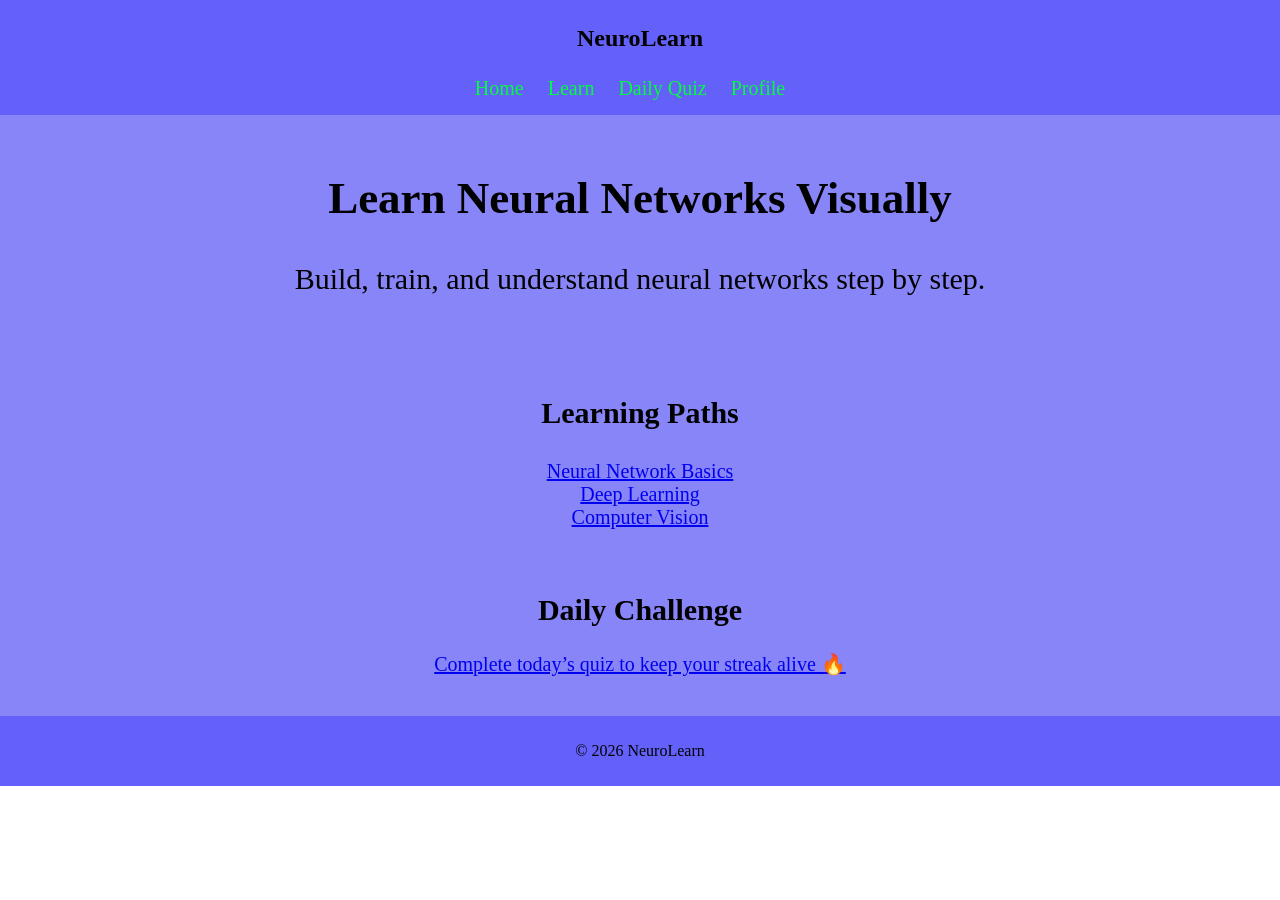
==== index.html @ 7d396230 "Add files via upload" ====
<html>
<head>
  <title>NeuroLearn</title>
  <link rel="stylesheet" href="style.css">
</head>
<body>

<header>
  <nav>
    <h2>NeuroLearn</h2>
    <ul>
      <li class="headers"><a href="index.html">Home</a></li>
      <li class="headers"><a href="learn.html">Learn</a></li>
      <li class="headers"><a href="daily.html">Daily Quiz</a></li>
      <li class="headers"><a href="profile.html">Profile</a></li>
    </ul>
  </nav>
</header>

<section class="para">
  <h1>Learn Neural Networks Visually</h1>
  <p>Build, train, and understand neural networks step by step.</p>
</section>

<section class="paths">
  <h3>Learning Paths</h3>
  <div class="card"><a href="NeuralNetworkBasics/page1.html">Neural Network Basics</a></div>
  <div class="card"><a href="DeepLearning/page1.html">Deep Learning</a></div>
  <div class="card"><a href="ComputerVision/page1.html">Computer Vision</a></div>
</section>

<section class="daily">
  <h2>Daily Challenge</h2>
  <p><a href="daily.html">Complete today’s quiz to keep your streak alive 🔥</a></p>
</section>

<footer>
  <p>© 2026 NeuroLearn</p>
</footer>

</body>
</html>
---- style.css ----
body {
    font-family:'Times New Roman', Times, serif;
    margin: 0;
    padding: 0;
}

nav {
    background-color: rgb(100, 97, 251);
    padding: 5px;
    text-align: center;
}
nav ul {
    list-style-type: none;
    padding: 5px;
    margin: 5px;
}
nav ul li {                       
    display: inline;
    margin-right: 20px;
}
.headers a {
    color: rgb(2, 252, 64);
    font-size: 20px;
    text-decoration: none;
}

section {
    background-color: rgb(135, 133, 248);
    padding: 20px;
    text-align: center;
}

.paths h3 {
    font-size: 30px;
}
.card {
    font-size: 20px;
}
.daily{
    font-size: 20px;
}
.para {
    font-size: 30px;
}

footer {
    text-align: center;
    padding: 10px;
    background-color: rgb(100, 97, 251);
}
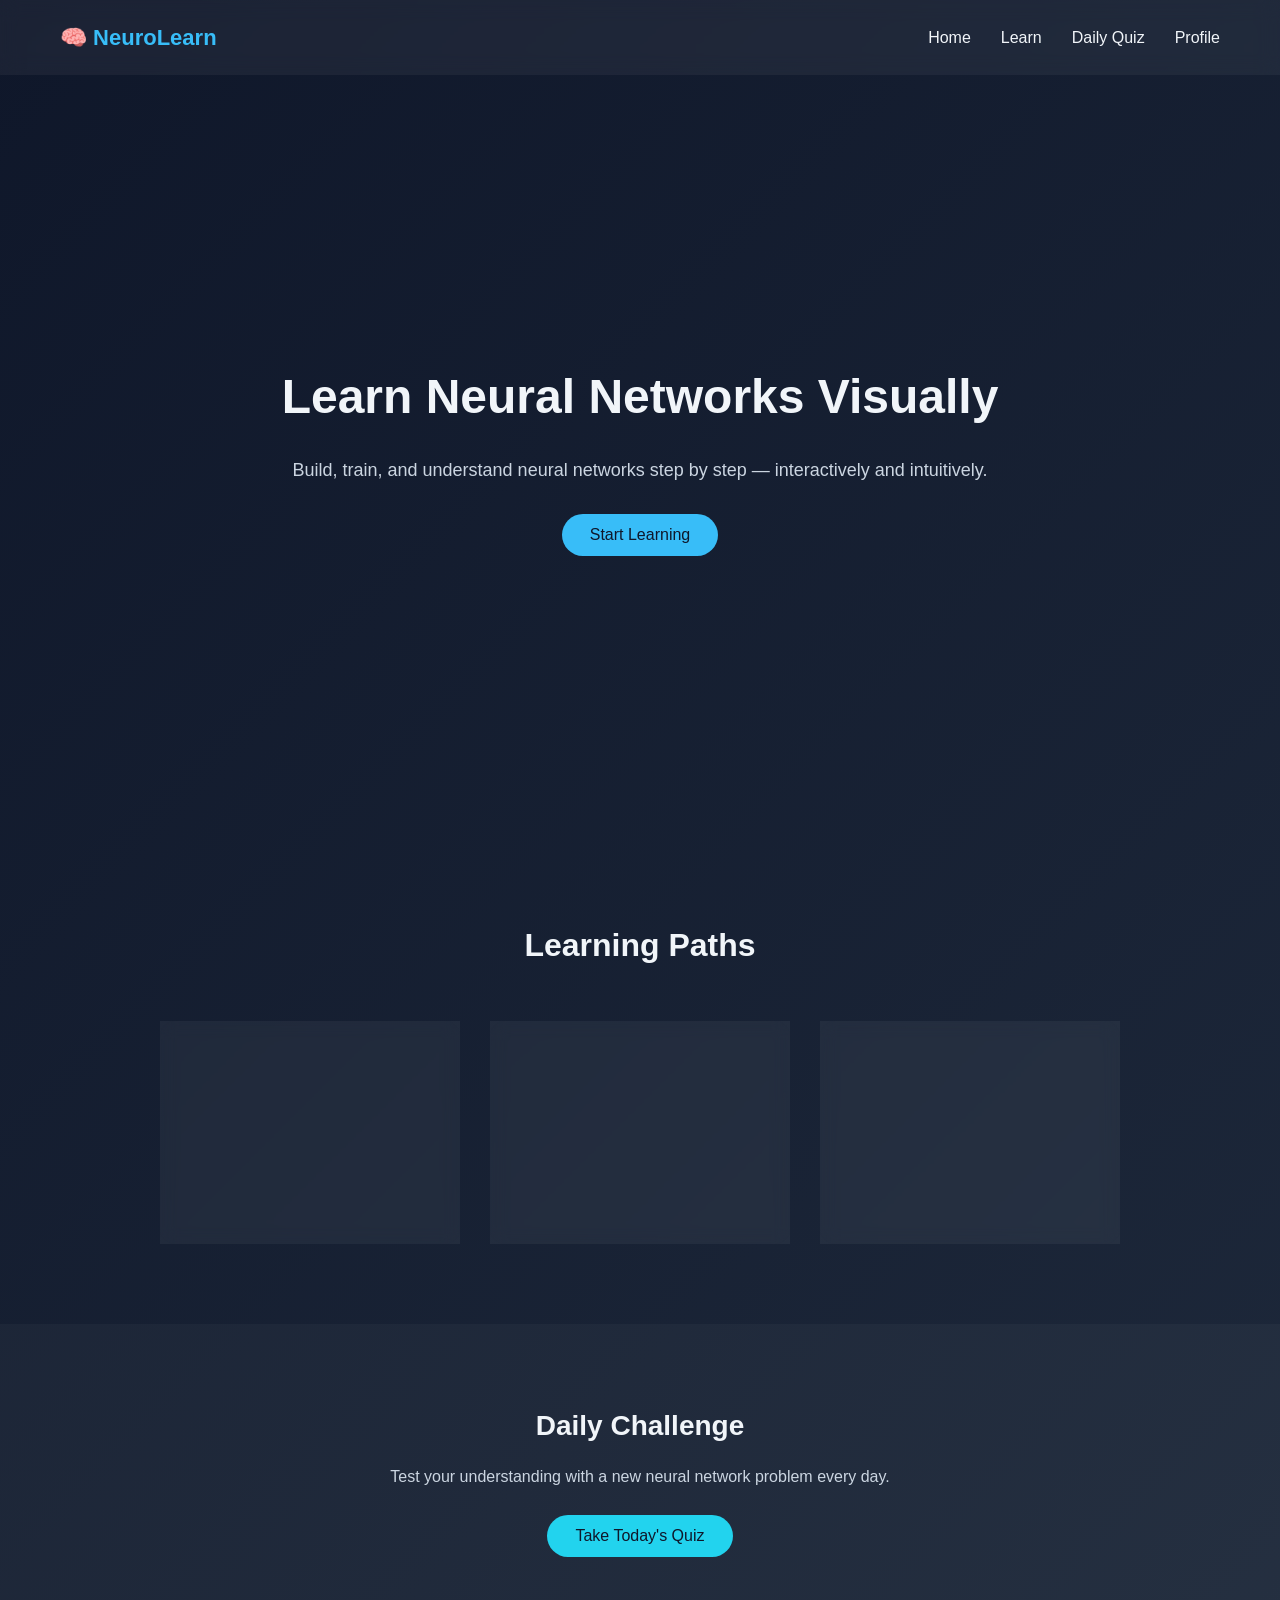
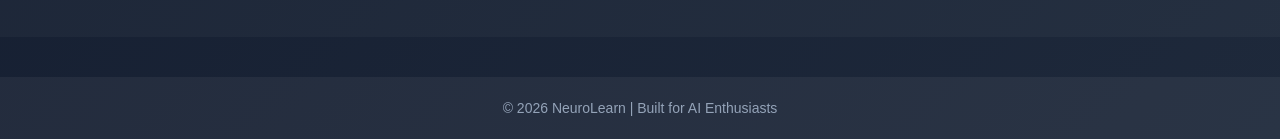
==== commit 368ba5c5: "updated index and added css" ====
--- a/index.html
+++ b/index.html
@@ -1,42 +1,71 @@
-<html>
+<!DOCTYPE html>
+<html lang="en">
 <head>
-  <title>NeuroLearn</title>
-  <link rel="stylesheet" href="style.css">
+    <meta charset="UTF-8">
+    <title>NeuronLearningWeb</title>
+    <meta name="viewport" content="width=device-width, initial-scale=1.0">
+    <link rel="stylesheet" href="style.css">
 </head>
 <body>
 
-<header>
-  <nav>
-    <h2>NeuroLearn</h2>
-    <ul>
-      <li class="headers"><a href="index.html">Home</a></li>
-      <li class="headers"><a href="learn.html">Learn</a></li>
-      <li class="headers"><a href="daily.html">Daily Quiz</a></li>
-      <li class="headers"><a href="profile.html">Profile</a></li>
-    </ul>
-  </nav>
-</header>
+    <!-- Navigation -->
+    <header class="navbar">
+        <div class="logo">🧠 NeuroLearn</div>
+        <nav>
+            <ul class="nav-links">
+                <li><a href="#">Home</a></li>
+                <li><a href="#">Learn</a></li>
+                <li><a href="#">Daily Quiz</a></li>
+                <li><a href="#">Profile</a></li>
+            </ul>
+        </nav>
+    </header>
 
-<section class="para">
-  <h1>Learn Neural Networks Visually</h1>
-  <p>Build, train, and understand neural networks step by step.</p>
-</section>
+    <!-- Hero Section -->
+    <section class="hero">
+        <div class="hero-content">
+            <h1>Learn Neural Networks Visually</h1>
+            <p>Build, train, and understand neural networks step by step — interactively and intuitively.</p>
+            <button class="cta-btn">Start Learning</button>
+        </div>
+    </section>
 
-<section class="paths">
-  <h3>Learning Paths</h3>
-  <div class="card"><a href="NeuralNetworkBasics/page1.html">Neural Network Basics</a></div>
-  <div class="card"><a href="DeepLearning/page1.html">Deep Learning</a></div>
-  <div class="card"><a href="ComputerVision/page1.html">Computer Vision</a></div>
-</section>
+    <!-- Learning Paths -->
+    <section class="learning-section">
+        <h2>Learning Paths</h2>
 
-<section class="daily">
-  <h2>Daily Challenge</h2>
-  <p><a href="daily.html">Complete today’s quiz to keep your streak alive 🔥</a></p>
-</section>
+        <div class="card-container">
+            <div class="card">
+                <h3>Neural Network Basics</h3>
+                <p>Understand neurons, activation functions, forward propagation, and backpropagation.</p>
+                <button>Explore</button>
+            </div>
 
-<footer>
-  <p>© 2026 NeuroLearn</p>
-</footer>
+            <div class="card">
+                <h3>Deep Learning</h3>
+                <p>Dive into CNNs, RNNs, optimization techniques, and advanced architectures.</p>
+                <button>Explore</button>
+            </div>
+
+            <div class="card">
+                <h3>Computer Vision</h3>
+                <p>Learn how machines interpret images using convolutional neural networks.</p>
+                <button>Explore</button>
+            </div>
+        </div>
+    </section>
+
+    <!-- Daily Challenge -->
+    <section class="challenge">
+        <h2>Daily Challenge</h2>
+        <p>Test your understanding with a new neural network problem every day.</p>
+        <button class="challenge-btn">Take Today's Quiz</button>
+    </section>
+
+    <!-- Footer -->
+    <footer>
+        <p>© 2026 NeuroLearn | Built for AI Enthusiasts</p>
+    </footer>
 
 </body>
-</html>
+</html>
--- a/style.css
+++ b/style.css
@@ -1,50 +1,201 @@
-body {
-    font-family:'Times New Roman', Times, serif;
+/* Reset */
+* {
     margin: 0;
     padding: 0;
-}
-
-nav {
-    background-color: rgb(100, 97, 251);
-    padding: 5px;
-    text-align: center;
-}
-nav ul {
-    list-style-type: none;
-    padding: 5px;
-    margin: 5px;
-}
-nav ul li {                       
-    display: inline;
-    margin-right: 20px;
-}
-.headers a {
-    color: rgb(2, 252, 64);
-    font-size: 20px;
+    box-sizing: border-box;
+    font-family: 'Segoe UI', sans-serif;
+}
+
+/* Body */
+body {
+    background: linear-gradient(135deg, #0f172a, #1e293b);
+    color: #f1f5f9;
+    line-height: 1.6;
+}
+
+/* Navbar */
+.navbar {
+    display: flex;
+    justify-content: space-between;
+    align-items: center;
+    padding: 20px 60px;
+    background: rgba(255, 255, 255, 0.05);
+    backdrop-filter: blur(10px);
+}
+
+.logo {
+    font-size: 22px;
+    font-weight: bold;
+    color: #38bdf8;
+}
+
+.nav-links {
+    list-style: none;
+    display: flex;
+    gap: 30px;
+}
+
+.nav-links a {
     text-decoration: none;
-}
-
-section {
-    background-color: rgb(135, 133, 248);
+    color: #f1f5f9;
+    font-weight: 500;
+    transition: 0.3s;
+}
+
+.nav-links a:hover {
+    color: #38bdf8;
+}
+
+/* Hero */
+.hero {
+    height: 85vh;
+    display: flex;
+    align-items: center;
+    justify-content: center;
+    text-align: center;
+    padding: 0 20px;
+}
+
+.hero-content h1 {
+    font-size: 48px;
+    margin-bottom: 20px;
+}
+
+.hero-content p {
+    font-size: 18px;
+    margin-bottom: 30px;
+    color: #cbd5e1;
+}
+
+.cta-btn {
+    padding: 12px 28px;
+    border: none;
+    border-radius: 30px;
+    background: #38bdf8;
+    color: #0f172a;
+    font-size: 16px;
+    cursor: pointer;
+    transition: 0.3s;
+}
+
+.cta-btn:hover {
+    background: #0ea5e9;
+    transform: scale(1.05);
+}
+
+/* Learning Section */
+.learning-section {
+    padding: 80px 60px;
+    text-align: center;
+}
+
+.learning-section h2 {
+    font-size: 32px;
+    margin-bottom: 50px;
+}
+
+.card-container {
+    display: flex;
+    gap: 30px;
+    justify-content: center;
+    flex-wrap: wrap;
+}
+
+.card {
+    background: rgba(255, 255, 255, 0.05);
+    padding: 30px;
+    border-radius: 15px;
+    width: 300px;
+    backdrop-filter: blur(8px);
+    transition: 0.3s;
+}
+
+.card:hover {
+    transform: translateY(-10px);
+    background: rgba(56, 189, 248, 0.1);
+}
+
+.card h3 {
+    margin-bottom: 15px;
+    color: #38bdf8;
+}
+
+.card p {
+    font-size: 14px;
+    margin-bottom: 20px;
+    color: #cbd5e1;
+}
+
+.card button {
+    padding: 8px 18px;
+    border: none;
+    border-radius: 20px;
+    background: #38bdf8;
+    color: #0f172a;
+    cursor: pointer;
+    transition: 0.3s;
+}
+
+.card button:hover {
+    background: #0ea5e9;
+}
+
+/* Daily Challenge */
+.challenge {
+    padding: 80px 20px;
+    text-align: center;
+    background: rgba(255, 255, 255, 0.03);
+}
+
+.challenge h2 {
+    font-size: 28px;
+    margin-bottom: 15px;
+}
+
+.challenge p {
+    margin-bottom: 25px;
+    color: #cbd5e1;
+}
+
+.challenge-btn {
+    padding: 12px 28px;
+    border: none;
+    border-radius: 30px;
+    background: #22d3ee;
+    color: #0f172a;
+    font-size: 16px;
+    cursor: pointer;
+    transition: 0.3s;
+}
+
+.challenge-btn:hover {
+    background: #06b6d4;
+    transform: scale(1.05);
+}
+
+/* Footer */
+footer {
+    text-align: center;
     padding: 20px;
-    text-align: center;
-}
-
-.paths h3 {
-    font-size: 30px;
-}
-.card {
-    font-size: 20px;
-}
-.daily{
-    font-size: 20px;
-}
-.para {
-    font-size: 30px;
-}
-
-footer {
-    text-align: center;
-    padding: 10px;
-    background-color: rgb(100, 97, 251);
-}
+    background: rgba(255, 255, 255, 0.05);
+    margin-top: 40px;
+    font-size: 14px;
+    color: #94a3b8;
+}
+
+/* Responsive */
+@media (max-width: 768px) {
+    .hero-content h1 {
+        font-size: 32px;
+    }
+
+    .navbar {
+        flex-direction: column;
+        gap: 15px;
+    }
+
+    .nav-links {
+        flex-direction: column;
+        gap: 10px;
+    }
+}
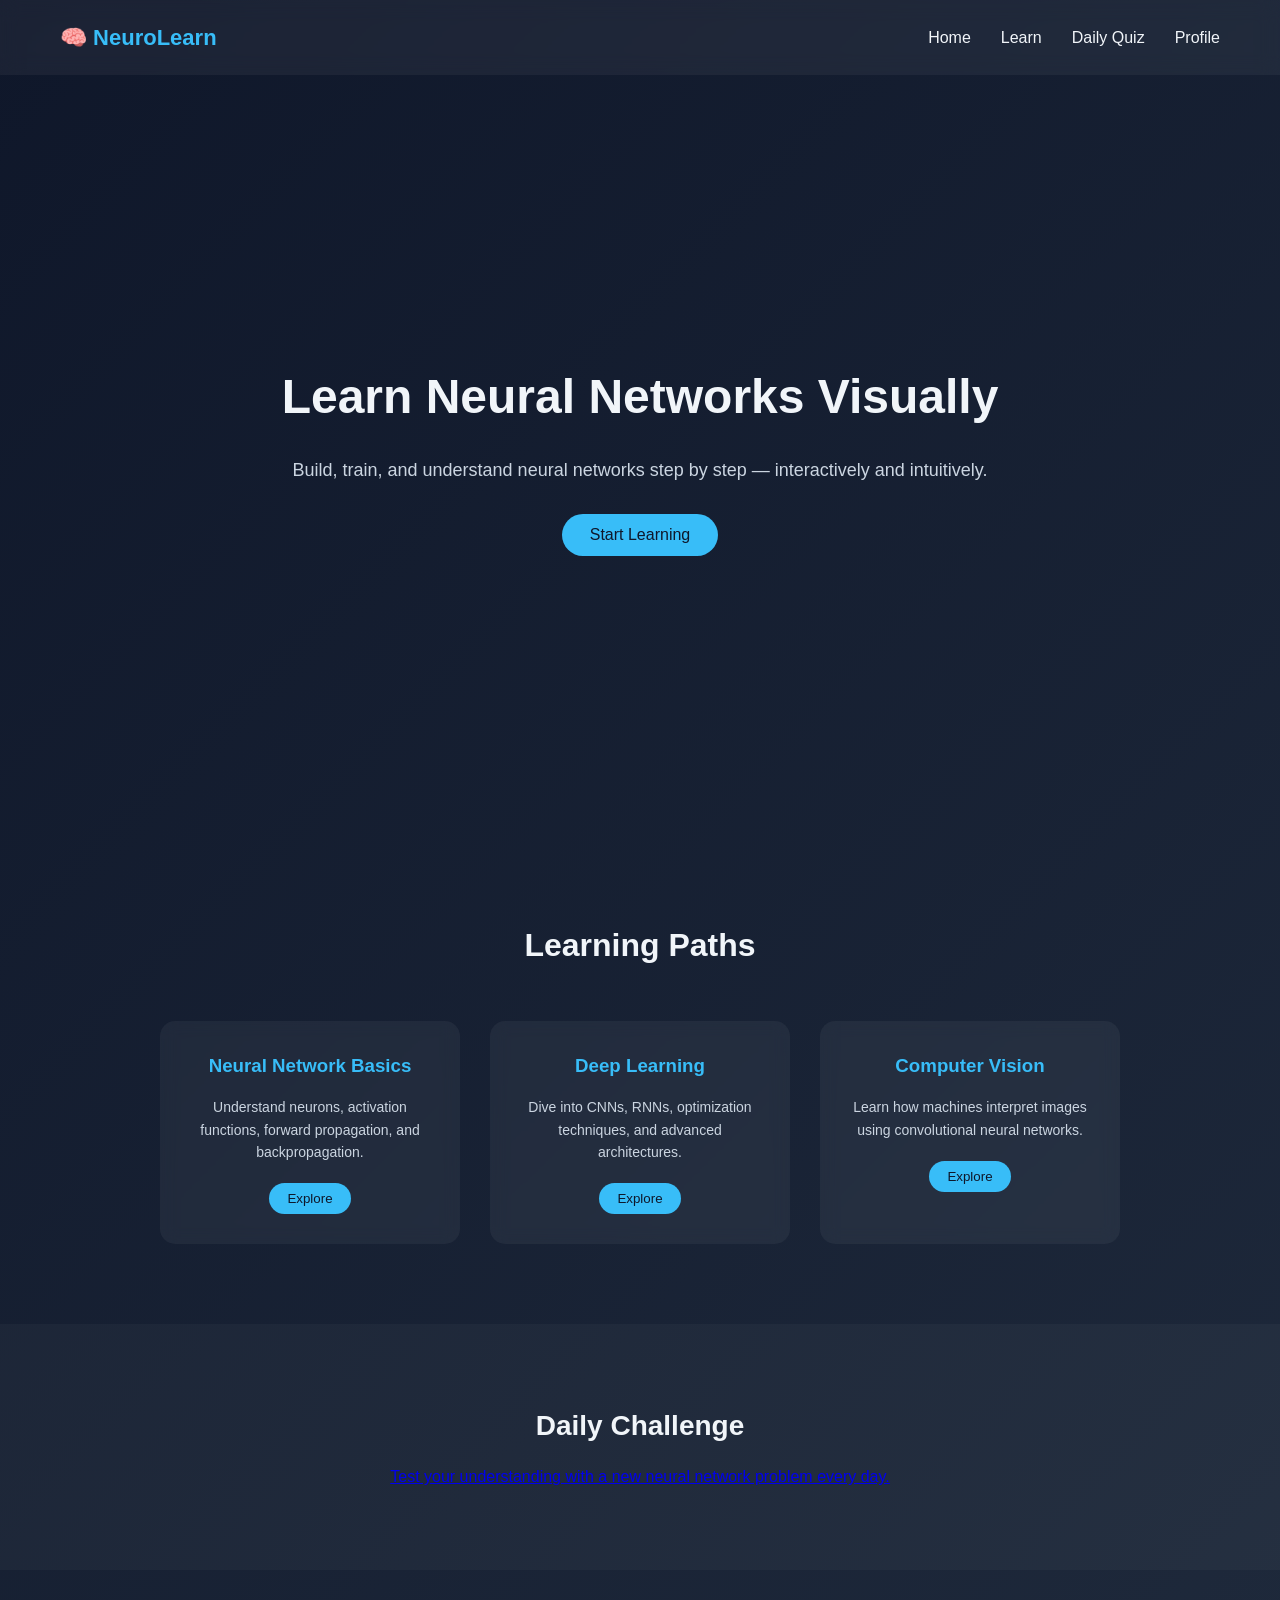
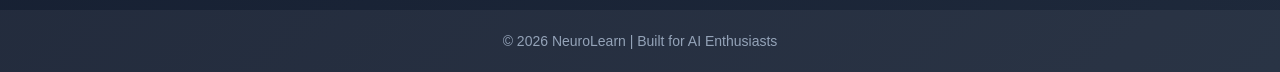
==== commit cf6f3d35: "testing" ====
--- a/index.html
+++ b/index.html
@@ -13,10 +13,10 @@
         <div class="logo">🧠 NeuroLearn</div>
         <nav>
             <ul class="nav-links">
-                <li><a href="#">Home</a></li>
-                <li><a href="#">Learn</a></li>
-                <li><a href="#">Daily Quiz</a></li>
-                <li><a href="#">Profile</a></li>
+                <li><a href="index.html">Home</a></li>
+                <li><a href="learn.html">Learn</a></li>
+                <li><a href="daily.html">Daily Quiz</a></li>
+                <li><a href="profile.html">Profile</a></li>
             </ul>
         </nav>
     </header>
@@ -58,8 +58,7 @@
     <!-- Daily Challenge -->
     <section class="challenge">
         <h2>Daily Challenge</h2>
-        <p>Test your understanding with a new neural network problem every day.</p>
-        <button class="challenge-btn">Take Today's Quiz</button>
+        <a href="daily.html">Test your understanding with a new neural network problem every day.</a>
     </section>
 
     <!-- Footer -->
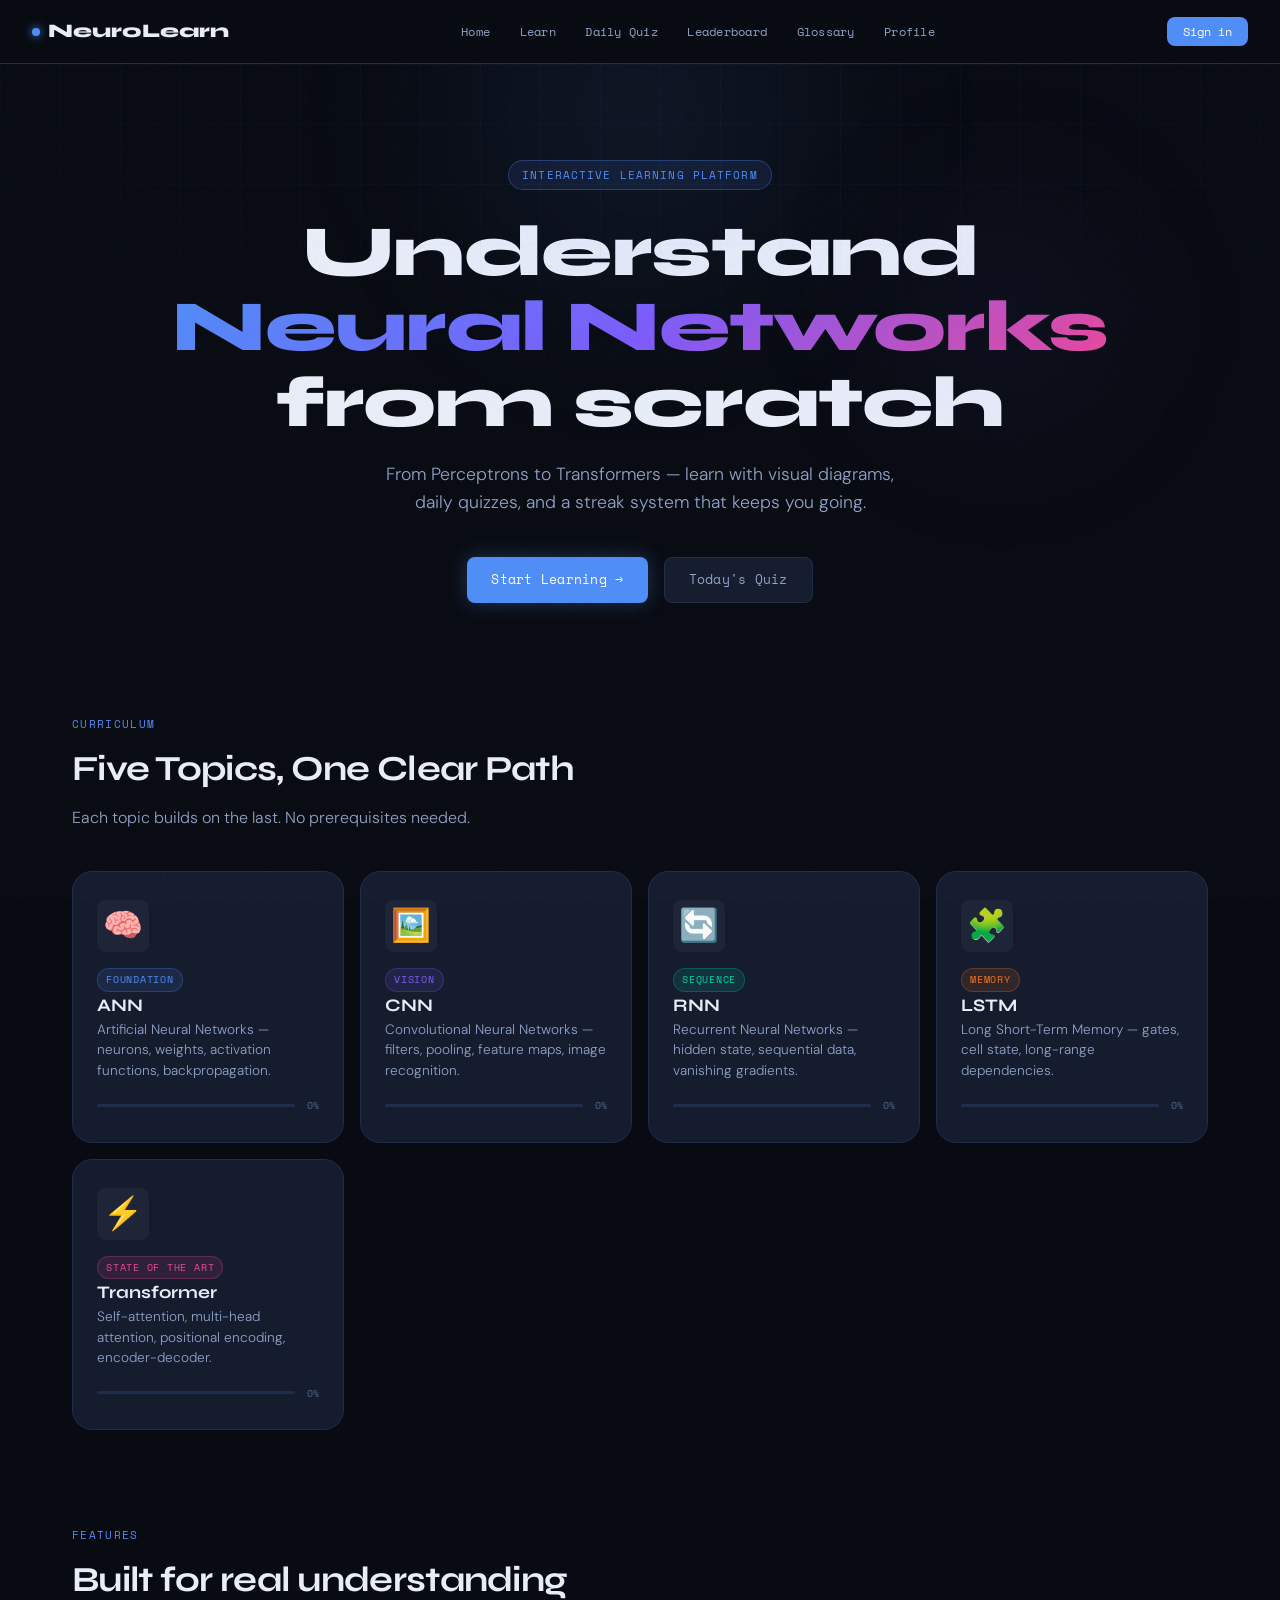
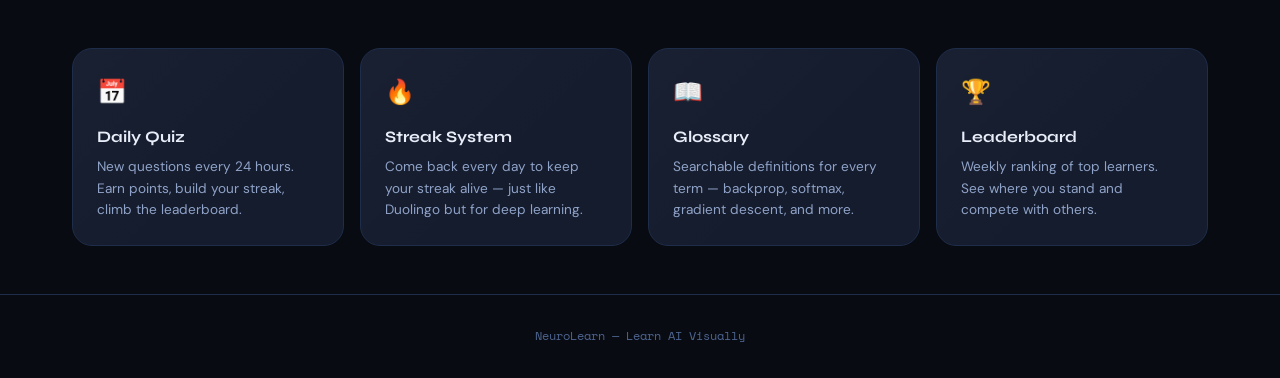
==== commit 0dd9d0c5: "added new topics and firebase" ====
--- a/index.html
+++ b/index.html
@@ -1,70 +1,183 @@
-<!DOCTYPE html>
-<html lang="en">
-<head>
-    <meta charset="UTF-8">
-    <title>NeuronLearningWeb</title>
-    <meta name="viewport" content="width=device-width, initial-scale=1.0">
-    <link rel="stylesheet" href="style.css">
-</head>
-<body>
-
-    <!-- Navigation -->
-    <header class="navbar">
-        <div class="logo">🧠 NeuroLearn</div>
-        <nav>
-            <ul class="nav-links">
-                <li><a href="index.html">Home</a></li>
-                <li><a href="learn.html">Learn</a></li>
-                <li><a href="daily.html">Daily Quiz</a></li>
-                <li><a href="profile.html">Profile</a></li>
-            </ul>
-        </nav>
-    </header>
-
-    <!-- Hero Section -->
-    <section class="hero">
-        <div class="hero-content">
-            <h1>Learn Neural Networks Visually</h1>
-            <p>Build, train, and understand neural networks step by step — interactively and intuitively.</p>
-            <button class="cta-btn">Start Learning</button>
-        </div>
-    </section>
-
-    <!-- Learning Paths -->
-    <section class="learning-section">
-        <h2>Learning Paths</h2>
-
-        <div class="card-container">
-            <div class="card">
-                <h3>Neural Network Basics</h3>
-                <p>Understand neurons, activation functions, forward propagation, and backpropagation.</p>
-                <button>Explore</button>
-            </div>
-
-            <div class="card">
-                <h3>Deep Learning</h3>
-                <p>Dive into CNNs, RNNs, optimization techniques, and advanced architectures.</p>
-                <button>Explore</button>
-            </div>
-
-            <div class="card">
-                <h3>Computer Vision</h3>
-                <p>Learn how machines interpret images using convolutional neural networks.</p>
-                <button>Explore</button>
-            </div>
-        </div>
-    </section>
-
-    <!-- Daily Challenge -->
-    <section class="challenge">
-        <h2>Daily Challenge</h2>
-        <a href="daily.html">Test your understanding with a new neural network problem every day.</a>
-    </section>
-
-    <!-- Footer -->
-    <footer>
-        <p>© 2026 NeuroLearn | Built for AI Enthusiasts</p>
-    </footer>
-
-</body>
-</html>+<!DOCTYPE html>
+<html lang="en">
+<head>
+  <meta charset="UTF-8" />
+  <meta name="viewport" content="width=device-width, initial-scale=1.0" />
+  <title>NeuroLearn — Understand Neural Networks</title>
+  <link rel="stylesheet" href="style.css" />
+</head>
+<body>
+
+<!-- ── NAV ── -->
+<nav>
+  <a class="nav-logo" href="index.html">
+    <span class="dot"></span> NeuroLearn
+  </a>
+  <ul class="nav-links">
+    <li><a href="index.html">Home</a></li>
+    <li><a href="learn.html">Learn</a></li>
+    <li><a href="quiz.html">Daily Quiz</a></li>
+    <li><a href="leaderboard.html">Leaderboard</a></li>
+    <li><a href="glossary.html">Glossary</a></li>
+    <li><a href="profile.html">Profile</a></li>
+  </ul>
+  <div class="nav-user">
+    <span class="nav-streak" id="nav-streak" style="display:none"></span>
+    <span class="nav-points" id="nav-points" style="display:none"></span>
+    <button class="btn-nav" id="btn-signin">Sign in</button>
+    <button class="btn-nav" id="btn-signout" style="display:none">Sign out</button>
+  </div>
+</nav>
+
+<!-- ── HERO ── -->
+<div class="page">
+  <section class="hero">
+    <div class="hero-grid"></div>
+    <div class="hero-orb hero-orb-1"></div>
+    <div class="hero-orb hero-orb-2"></div>
+    <div class="hero-tag">Interactive Learning Platform</div>
+    <h1>Understand<br><span class="grad">Neural Networks</span><br>from scratch</h1>
+    <p>From Perceptrons to Transformers — learn with visual diagrams, daily quizzes, and a streak system that keeps you going.</p>
+    <div class="hero-cta">
+      <a class="btn btn-primary" href="learn.html">Start Learning →</a>
+      <a class="btn btn-secondary" href="quiz.html">Today's Quiz</a>
+    </div>
+  </section>
+
+  <!-- ── LEARNING PATH ── -->
+  <section class="section">
+    <div class="section-header">
+      <div class="section-label">Curriculum</div>
+      <h2>Five Topics, One Clear Path</h2>
+      <p>Each topic builds on the last. No prerequisites needed.</p>
+    </div>
+    <div class="path-grid" id="path-grid">
+      <a class="path-card" data-topic="ann" href="topics/ann.html">
+        <div class="path-icon">🧠</div>
+        <div>
+          <div class="path-tag">Foundation</div>
+          <div class="path-title">ANN</div>
+          <div class="path-desc">Artificial Neural Networks — neurons, weights, activation functions, backpropagation.</div>
+        </div>
+        <div class="path-progress">
+          <div class="progress-bar"><div class="progress-fill" id="prog-ann" style="width:0%"></div></div>
+          <span class="progress-pct" id="pct-ann">0%</span>
+        </div>
+      </a>
+      <a class="path-card" data-topic="cnn" href="topics/cnn.html">
+        <div class="path-icon">🖼️</div>
+        <div>
+          <div class="path-tag">Vision</div>
+          <div class="path-title">CNN</div>
+          <div class="path-desc">Convolutional Neural Networks — filters, pooling, feature maps, image recognition.</div>
+        </div>
+        <div class="path-progress">
+          <div class="progress-bar"><div class="progress-fill" id="prog-cnn" style="width:0%"></div></div>
+          <span class="progress-pct" id="pct-cnn">0%</span>
+        </div>
+      </a>
+      <a class="path-card" data-topic="rnn" href="topics/rnn.html">
+        <div class="path-icon">🔄</div>
+        <div>
+          <div class="path-tag">Sequence</div>
+          <div class="path-title">RNN</div>
+          <div class="path-desc">Recurrent Neural Networks — hidden state, sequential data, vanishing gradients.</div>
+        </div>
+        <div class="path-progress">
+          <div class="progress-bar"><div class="progress-fill" id="prog-rnn" style="width:0%"></div></div>
+          <span class="progress-pct" id="pct-rnn">0%</span>
+        </div>
+      </a>
+      <a class="path-card" data-topic="lstm" href="topics/lstm.html">
+        <div class="path-icon">🧩</div>
+        <div>
+          <div class="path-tag">Memory</div>
+          <div class="path-title">LSTM</div>
+          <div class="path-desc">Long Short-Term Memory — gates, cell state, long-range dependencies.</div>
+        </div>
+        <div class="path-progress">
+          <div class="progress-bar"><div class="progress-fill" id="prog-lstm" style="width:0%"></div></div>
+          <span class="progress-pct" id="pct-lstm">0%</span>
+        </div>
+      </a>
+      <a class="path-card" data-topic="transformer" href="topics/transformer.html">
+        <div class="path-icon">⚡</div>
+        <div>
+          <div class="path-tag">State of the Art</div>
+          <div class="path-title">Transformer</div>
+          <div class="path-desc">Self-attention, multi-head attention, positional encoding, encoder-decoder.</div>
+        </div>
+        <div class="path-progress">
+          <div class="progress-bar"><div class="progress-fill" id="prog-transformer" style="width:0%"></div></div>
+          <span class="progress-pct" id="pct-transformer">0%</span>
+        </div>
+      </a>
+    </div>
+  </section>
+
+  <!-- ── FEATURES ── -->
+  <section class="section">
+    <div class="section-header">
+      <div class="section-label">Features</div>
+      <h2>Built for real understanding</h2>
+    </div>
+    <div style="display:grid; grid-template-columns:repeat(auto-fit,minmax(240px,1fr)); gap:1rem;">
+      <div class="card">
+        <div style="font-size:1.5rem;margin-bottom:.75rem">📅</div>
+        <div style="font-family:var(--font-display);font-weight:700;margin-bottom:.4rem">Daily Quiz</div>
+        <div style="color:var(--text2);font-size:.85rem">New questions every 24 hours. Earn points, build your streak, climb the leaderboard.</div>
+      </div>
+      <div class="card">
+        <div style="font-size:1.5rem;margin-bottom:.75rem">🔥</div>
+        <div style="font-family:var(--font-display);font-weight:700;margin-bottom:.4rem">Streak System</div>
+        <div style="color:var(--text2);font-size:.85rem">Come back every day to keep your streak alive — just like Duolingo but for deep learning.</div>
+      </div>
+      <div class="card">
+        <div style="font-size:1.5rem;margin-bottom:.75rem">📖</div>
+        <div style="font-family:var(--font-display);font-weight:700;margin-bottom:.4rem">Glossary</div>
+        <div style="color:var(--text2);font-size:.85rem">Searchable definitions for every term — backprop, softmax, gradient descent, and more.</div>
+      </div>
+      <div class="card">
+        <div style="font-size:1.5rem;margin-bottom:.75rem">🏆</div>
+        <div style="font-family:var(--font-display);font-weight:700;margin-bottom:.4rem">Leaderboard</div>
+        <div style="color:var(--text2);font-size:.85rem">Weekly ranking of top learners. See where you stand and compete with others.</div>
+      </div>
+    </div>
+  </section>
+
+  <footer style="text-align:center;padding:2rem;color:var(--text3);font-family:var(--font-mono);font-size:.72rem;border-top:1px solid var(--border)">
+    NeuroLearn — Learn AI Visually
+  </footer>
+</div>
+
+<!-- ── AUTH MODAL ── -->
+<div class="modal-overlay" id="auth-modal">
+  <div class="modal" style="position:relative">
+    <button class="modal-close" id="modal-close">✕</button>
+    <h2>Welcome back</h2>
+    <p>Sign in to track your progress, streaks, and quiz points.</p>
+    <button class="btn-google" id="btn-google-signin">
+      <img src="https://www.gstatic.com/firebasejs/ui/2.0.0/images/auth/google.svg" alt="Google" />
+      Continue with Google
+    </button>
+  </div>
+</div>
+
+<script type="module">
+  import { initApp } from './app.js';
+
+  initApp((user, profile) => {
+    if (!profile) return;
+    const topics = ['ann','cnn','rnn','lstm','transformer'];
+    topics.forEach(t => {
+      const done = profile.completed?.[t] || false;
+      const pct  = done ? 100 : 0;
+      const fill = document.getElementById(`prog-${t}`);
+      const label = document.getElementById(`pct-${t}`);
+      if (fill)  fill.style.width = pct + '%';
+      if (label) label.textContent = pct + '%';
+    });
+  });
+</script>
+</body>
+</html>
--- a/style.css
+++ b/style.css
@@ -1,201 +1,1471 @@
-/* Reset */
-* {
-    margin: 0;
-    padding: 0;
-    box-sizing: border-box;
-    font-family: 'Segoe UI', sans-serif;
-}
-
-/* Body */
-body {
-    background: linear-gradient(135deg, #0f172a, #1e293b);
-    color: #f1f5f9;
-    line-height: 1.6;
-}
-
-/* Navbar */
-.navbar {
-    display: flex;
-    justify-content: space-between;
-    align-items: center;
-    padding: 20px 60px;
-    background: rgba(255, 255, 255, 0.05);
-    backdrop-filter: blur(10px);
-}
-
-.logo {
-    font-size: 22px;
-    font-weight: bold;
-    color: #38bdf8;
-}
-
-.nav-links {
-    list-style: none;
-    display: flex;
-    gap: 30px;
-}
-
-.nav-links a {
-    text-decoration: none;
-    color: #f1f5f9;
-    font-weight: 500;
-    transition: 0.3s;
-}
-
-.nav-links a:hover {
-    color: #38bdf8;
-}
-
-/* Hero */
-.hero {
-    height: 85vh;
-    display: flex;
-    align-items: center;
-    justify-content: center;
-    text-align: center;
-    padding: 0 20px;
-}
-
-.hero-content h1 {
-    font-size: 48px;
-    margin-bottom: 20px;
-}
-
-.hero-content p {
-    font-size: 18px;
-    margin-bottom: 30px;
-    color: #cbd5e1;
-}
-
-.cta-btn {
-    padding: 12px 28px;
-    border: none;
-    border-radius: 30px;
-    background: #38bdf8;
-    color: #0f172a;
-    font-size: 16px;
-    cursor: pointer;
-    transition: 0.3s;
-}
-
-.cta-btn:hover {
-    background: #0ea5e9;
-    transform: scale(1.05);
-}
-
-/* Learning Section */
-.learning-section {
-    padding: 80px 60px;
-    text-align: center;
-}
-
-.learning-section h2 {
-    font-size: 32px;
-    margin-bottom: 50px;
-}
-
-.card-container {
-    display: flex;
-    gap: 30px;
-    justify-content: center;
-    flex-wrap: wrap;
-}
-
-.card {
-    background: rgba(255, 255, 255, 0.05);
-    padding: 30px;
-    border-radius: 15px;
-    width: 300px;
-    backdrop-filter: blur(8px);
-    transition: 0.3s;
-}
-
-.card:hover {
-    transform: translateY(-10px);
-    background: rgba(56, 189, 248, 0.1);
-}
-
-.card h3 {
-    margin-bottom: 15px;
-    color: #38bdf8;
-}
-
-.card p {
-    font-size: 14px;
-    margin-bottom: 20px;
-    color: #cbd5e1;
-}
-
-.card button {
-    padding: 8px 18px;
-    border: none;
-    border-radius: 20px;
-    background: #38bdf8;
-    color: #0f172a;
-    cursor: pointer;
-    transition: 0.3s;
-}
-
-.card button:hover {
-    background: #0ea5e9;
-}
-
-/* Daily Challenge */
-.challenge {
-    padding: 80px 20px;
-    text-align: center;
-    background: rgba(255, 255, 255, 0.03);
-}
-
-.challenge h2 {
-    font-size: 28px;
-    margin-bottom: 15px;
-}
-
-.challenge p {
-    margin-bottom: 25px;
-    color: #cbd5e1;
-}
-
-.challenge-btn {
-    padding: 12px 28px;
-    border: none;
-    border-radius: 30px;
-    background: #22d3ee;
-    color: #0f172a;
-    font-size: 16px;
-    cursor: pointer;
-    transition: 0.3s;
-}
-
-.challenge-btn:hover {
-    background: #06b6d4;
-    transform: scale(1.05);
-}
-
-/* Footer */
-footer {
-    text-align: center;
-    padding: 20px;
-    background: rgba(255, 255, 255, 0.05);
-    margin-top: 40px;
-    font-size: 14px;
-    color: #94a3b8;
-}
-
-/* Responsive */
-@media (max-width: 768px) {
-    .hero-content h1 {
-        font-size: 32px;
-    }
-
-    .navbar {
-        flex-direction: column;
-        gap: 15px;
-    }
-
-    .nav-links {
-        flex-direction: column;
-        gap: 10px;
-    }
-}+@import url('https://fonts.googleapis.com/css2?family=Space+Mono:ital,wght@0,400;0,700;1,400&family=Syne:wght@400;500;600;700;800&family=DM+Sans:ital,opsz,wght@0,9..40,300;0,9..40,400;0,9..40,500;1,9..40,300&display=swap');
+
+:root {
+  --bg: #080b12;
+  --bg2: #0d1120;
+  --bg3: #111827;
+  --surface: #151c2e;
+  --surface2: #1a2340;
+  --border: #1e2d4a;
+  --border2: #243560;
+
+  --text: #e8edf8;
+  --text2: #8fa3c8;
+  --text3: #4d6490;
+
+  --accent: #4f8ef7;
+  --accent2: #7c5cfc;
+  --accent3: #00d4aa;
+  --accent4: #f97316;
+  --accent5: #ec4899;
+
+  --ann: #4f8ef7;
+  --cnn: #7c5cfc;
+  --rnn: #00d4aa;
+  --lstm: #f97316;
+  --transformer: #ec4899;
+
+  --glow-blue: 0 0 40px rgba(79,142,247,0.15);
+  --glow-purple: 0 0 40px rgba(124,92,252,0.15);
+  --glow-green: 0 0 40px rgba(0,212,170,0.15);
+
+  --radius: 12px;
+  --radius-lg: 20px;
+  --radius-sm: 8px;
+  --transition: 0.25s cubic-bezier(0.4, 0, 0.2, 1);
+
+  --font-display: 'Syne', sans-serif;
+  --font-mono: 'Space Mono', monospace;
+  --font-body: 'DM Sans', sans-serif;
+}
+
+*, *::before, *::after { box-sizing: border-box; margin: 0; padding: 0; }
+
+html { scroll-behavior: smooth; }
+
+body {
+  font-family: var(--font-body);
+  background: var(--bg);
+  color: var(--text);
+  line-height: 1.6;
+  min-height: 100vh;
+  overflow-x: hidden;
+}
+
+/* ── NOISE TEXTURE OVERLAY ── */
+body::before {
+  content: '';
+  position: fixed;
+  inset: 0;
+  background-image: url("data:image/svg+xml,%3Csvg viewBox='0 0 256 256' xmlns='http://www.w3.org/2000/svg'%3E%3Cfilter id='noise'%3E%3CfeTurbulence type='fractalNoise' baseFrequency='0.9' numOctaves='4' stitchTiles='stitch'/%3E%3C/filter%3E%3Crect width='100%25' height='100%25' filter='url(%23noise)' opacity='0.04'/%3E%3C/svg%3E");
+  pointer-events: none;
+  z-index: 9999;
+  opacity: 0.5;
+}
+
+/* ── SCROLLBAR ── */
+::-webkit-scrollbar { width: 6px; }
+::-webkit-scrollbar-track { background: var(--bg); }
+::-webkit-scrollbar-thumb { background: var(--border2); border-radius: 3px; }
+
+/* ── NAV ── */
+nav {
+  position: fixed;
+  top: 0; left: 0; right: 0;
+  z-index: 100;
+  background: rgba(8, 11, 18, 0.85);
+  backdrop-filter: blur(20px);
+  border-bottom: 1px solid var(--border);
+  padding: 0 2rem;
+  height: 64px;
+  display: flex;
+  align-items: center;
+  justify-content: space-between;
+}
+
+.nav-logo {
+  font-family: var(--font-display);
+  font-weight: 800;
+  font-size: 1.2rem;
+  color: var(--text);
+  text-decoration: none;
+  display: flex;
+  align-items: center;
+  gap: 0.5rem;
+}
+
+.nav-logo .dot {
+  width: 8px; height: 8px;
+  background: var(--accent);
+  border-radius: 50%;
+  box-shadow: 0 0 8px var(--accent);
+  animation: pulse 2s infinite;
+}
+
+@keyframes pulse {
+  0%, 100% { opacity: 1; transform: scale(1); }
+  50% { opacity: 0.5; transform: scale(0.8); }
+}
+
+.nav-links {
+  display: flex;
+  align-items: center;
+  gap: 0.25rem;
+  list-style: none;
+}
+
+.nav-links a {
+  font-family: var(--font-mono);
+  font-size: 0.75rem;
+  color: var(--text2);
+  text-decoration: none;
+  padding: 0.4rem 0.8rem;
+  border-radius: var(--radius-sm);
+  transition: var(--transition);
+  letter-spacing: 0.02em;
+}
+
+.nav-links a:hover, .nav-links a.active {
+  color: var(--text);
+  background: var(--surface);
+}
+
+.nav-links a.active {
+  color: var(--accent);
+}
+
+.nav-user {
+  display: flex;
+  align-items: center;
+  gap: 0.75rem;
+}
+
+.nav-streak {
+  font-family: var(--font-mono);
+  font-size: 0.75rem;
+  color: var(--accent4);
+  background: rgba(249,115,22,0.1);
+  border: 1px solid rgba(249,115,22,0.2);
+  padding: 0.3rem 0.6rem;
+  border-radius: var(--radius-sm);
+}
+
+.nav-points {
+  font-family: var(--font-mono);
+  font-size: 0.75rem;
+  color: var(--accent3);
+  background: rgba(0,212,170,0.1);
+  border: 1px solid rgba(0,212,170,0.2);
+  padding: 0.3rem 0.6rem;
+  border-radius: var(--radius-sm);
+}
+
+.btn-nav {
+  font-family: var(--font-mono);
+  font-size: 0.75rem;
+  background: var(--accent);
+  color: #fff;
+  border: none;
+  padding: 0.4rem 1rem;
+  border-radius: var(--radius-sm);
+  cursor: pointer;
+  transition: var(--transition);
+}
+
+.btn-nav:hover { background: #3a7de8; }
+
+/* ── PAGE WRAPPER ── */
+.page { padding-top: 64px; min-height: 100vh; }
+
+/* ── HERO ── */
+.hero {
+  position: relative;
+  padding: 6rem 2rem 4rem;
+  text-align: center;
+  overflow: hidden;
+}
+
+.hero-grid {
+  position: absolute;
+  inset: 0;
+  background-image:
+    linear-gradient(rgba(79,142,247,0.04) 1px, transparent 1px),
+    linear-gradient(90deg, rgba(79,142,247,0.04) 1px, transparent 1px);
+  background-size: 60px 60px;
+  mask-image: radial-gradient(ellipse 80% 60% at 50% 0%, black 40%, transparent 100%);
+}
+
+.hero-orb {
+  position: absolute;
+  border-radius: 50%;
+  filter: blur(80px);
+  pointer-events: none;
+}
+
+.hero-orb-1 {
+  width: 500px; height: 500px;
+  background: radial-gradient(circle, rgba(79,142,247,0.12) 0%, transparent 70%);
+  top: -200px; left: 50%;
+  transform: translateX(-50%);
+}
+
+.hero-orb-2 {
+  width: 300px; height: 300px;
+  background: radial-gradient(circle, rgba(124,92,252,0.1) 0%, transparent 70%);
+  top: 100px; right: 10%;
+}
+
+.hero-tag {
+  display: inline-block;
+  font-family: var(--font-mono);
+  font-size: 0.7rem;
+  color: var(--accent);
+  background: rgba(79,142,247,0.1);
+  border: 1px solid rgba(79,142,247,0.3);
+  padding: 0.3rem 0.8rem;
+  border-radius: 100px;
+  margin-bottom: 1.5rem;
+  letter-spacing: 0.1em;
+  text-transform: uppercase;
+}
+
+.hero h1 {
+  font-family: var(--font-display);
+  font-weight: 800;
+  font-size: clamp(2.5rem, 6vw, 4.5rem);
+  line-height: 1.05;
+  margin-bottom: 1.25rem;
+  letter-spacing: -0.02em;
+}
+
+.hero h1 .grad {
+  background: linear-gradient(135deg, var(--accent) 0%, var(--accent2) 50%, var(--accent5) 100%);
+  -webkit-background-clip: text;
+  -webkit-text-fill-color: transparent;
+  background-clip: text;
+}
+
+.hero p {
+  font-size: 1.1rem;
+  color: var(--text2);
+  max-width: 520px;
+  margin: 0 auto 2.5rem;
+  font-weight: 300;
+}
+
+.hero-cta {
+  display: flex;
+  gap: 1rem;
+  justify-content: center;
+  flex-wrap: wrap;
+}
+
+/* ── BUTTONS ── */
+.btn {
+  display: inline-flex;
+  align-items: center;
+  gap: 0.5rem;
+  font-family: var(--font-mono);
+  font-size: 0.8rem;
+  padding: 0.75rem 1.5rem;
+  border-radius: var(--radius-sm);
+  border: none;
+  cursor: pointer;
+  transition: var(--transition);
+  text-decoration: none;
+  letter-spacing: 0.02em;
+}
+
+.btn-primary {
+  background: var(--accent);
+  color: #fff;
+  box-shadow: 0 0 20px rgba(79,142,247,0.3);
+}
+
+.btn-primary:hover {
+  background: #3a7de8;
+  box-shadow: 0 0 30px rgba(79,142,247,0.5);
+  transform: translateY(-1px);
+}
+
+.btn-secondary {
+  background: var(--surface);
+  color: var(--text2);
+  border: 1px solid var(--border);
+}
+
+.btn-secondary:hover {
+  color: var(--text);
+  border-color: var(--border2);
+  transform: translateY(-1px);
+}
+
+.btn-ghost {
+  background: transparent;
+  color: var(--text2);
+  border: 1px solid var(--border);
+}
+
+.btn-ghost:hover { color: var(--text); border-color: var(--border2); }
+
+/* ── SECTION ── */
+.section {
+  max-width: 1200px;
+  margin: 0 auto;
+  padding: 3rem 2rem;
+}
+
+.section-header {
+  margin-bottom: 2.5rem;
+}
+
+.section-label {
+  font-family: var(--font-mono);
+  font-size: 0.7rem;
+  color: var(--accent);
+  text-transform: uppercase;
+  letter-spacing: 0.12em;
+  margin-bottom: 0.5rem;
+}
+
+.section-header h2 {
+  font-family: var(--font-display);
+  font-weight: 700;
+  font-size: clamp(1.5rem, 3vw, 2.2rem);
+  letter-spacing: -0.02em;
+}
+
+.section-header p {
+  color: var(--text2);
+  margin-top: 0.5rem;
+  font-weight: 300;
+}
+
+/* ── CARDS ── */
+.card {
+  background: var(--surface);
+  border: 1px solid var(--border);
+  border-radius: var(--radius-lg);
+  padding: 1.5rem;
+  transition: var(--transition);
+  position: relative;
+  overflow: hidden;
+}
+
+.card:hover {
+  border-color: var(--border2);
+  transform: translateY(-2px);
+}
+
+.card::before {
+  content: '';
+  position: absolute;
+  inset: 0;
+  background: linear-gradient(135deg, rgba(255,255,255,0.02) 0%, transparent 60%);
+  pointer-events: none;
+}
+
+/* ── TOPIC PATH CARDS ── */
+.path-grid {
+  display: grid;
+  grid-template-columns: repeat(auto-fit, minmax(220px, 1fr));
+  gap: 1rem;
+}
+
+.path-card {
+  background: var(--surface);
+  border: 1px solid var(--border);
+  border-radius: var(--radius-lg);
+  padding: 1.75rem 1.5rem;
+  text-decoration: none;
+  color: var(--text);
+  display: flex;
+  flex-direction: column;
+  gap: 1rem;
+  transition: var(--transition);
+  position: relative;
+  overflow: hidden;
+  cursor: pointer;
+}
+
+.path-card::after {
+  content: '';
+  position: absolute;
+  top: 0; left: 0; right: 0;
+  height: 2px;
+  background: var(--card-color, var(--accent));
+  opacity: 0;
+  transition: var(--transition);
+}
+
+.path-card:hover::after { opacity: 1; }
+
+.path-card:hover {
+  border-color: var(--border2);
+  transform: translateY(-3px);
+  box-shadow: 0 8px 32px rgba(0,0,0,0.3);
+}
+
+.path-card[data-topic="ann"] { --card-color: var(--ann); }
+.path-card[data-topic="cnn"] { --card-color: var(--cnn); }
+.path-card[data-topic="rnn"] { --card-color: var(--rnn); }
+.path-card[data-topic="lstm"] { --card-color: var(--lstm); }
+.path-card[data-topic="transformer"] { --card-color: var(--transformer); }
+
+.path-icon {
+  font-size: 2rem;
+  width: 52px; height: 52px;
+  display: flex; align-items: center; justify-content: center;
+  border-radius: var(--radius-sm);
+  background: rgba(255,255,255,0.04);
+}
+
+.path-tag {
+  font-family: var(--font-mono);
+  font-size: 0.6rem;
+  padding: 0.2rem 0.5rem;
+  border-radius: 100px;
+  letter-spacing: 0.08em;
+  text-transform: uppercase;
+  width: fit-content;
+}
+
+.path-card[data-topic="ann"] .path-tag { color: var(--ann); background: rgba(79,142,247,0.12); border: 1px solid rgba(79,142,247,0.25); }
+.path-card[data-topic="cnn"] .path-tag { color: var(--cnn); background: rgba(124,92,252,0.12); border: 1px solid rgba(124,92,252,0.25); }
+.path-card[data-topic="rnn"] .path-tag { color: var(--rnn); background: rgba(0,212,170,0.12); border: 1px solid rgba(0,212,170,0.25); }
+.path-card[data-topic="lstm"] .path-tag { color: var(--lstm); background: rgba(249,115,22,0.12); border: 1px solid rgba(249,115,22,0.25); }
+.path-card[data-topic="transformer"] .path-tag { color: var(--transformer); background: rgba(236,72,153,0.12); border: 1px solid rgba(236,72,153,0.25); }
+
+.path-title {
+  font-family: var(--font-display);
+  font-weight: 700;
+  font-size: 1.1rem;
+}
+
+.path-desc {
+  font-size: 0.85rem;
+  color: var(--text2);
+  font-weight: 300;
+  line-height: 1.5;
+}
+
+.path-progress {
+  display: flex;
+  align-items: center;
+  gap: 0.75rem;
+  margin-top: auto;
+}
+
+.progress-bar {
+  flex: 1;
+  height: 3px;
+  background: var(--border);
+  border-radius: 2px;
+  overflow: hidden;
+}
+
+.progress-fill {
+  height: 100%;
+  background: var(--card-color, var(--accent));
+  border-radius: 2px;
+  transition: width 0.6s ease;
+}
+
+.progress-pct {
+  font-family: var(--font-mono);
+  font-size: 0.65rem;
+  color: var(--text3);
+}
+
+/* ── TOPIC PAGE ── */
+.topic-header {
+  padding: 4rem 2rem 2rem;
+  max-width: 900px;
+  margin: 0 auto;
+}
+
+.topic-breadcrumb {
+  font-family: var(--font-mono);
+  font-size: 0.7rem;
+  color: var(--text3);
+  margin-bottom: 1.5rem;
+  display: flex;
+  align-items: center;
+  gap: 0.5rem;
+}
+
+.topic-breadcrumb a {
+  color: var(--text3);
+  text-decoration: none;
+}
+
+.topic-breadcrumb a:hover { color: var(--text2); }
+
+.topic-title-row {
+  display: flex;
+  align-items: flex-start;
+  gap: 1rem;
+  margin-bottom: 1rem;
+}
+
+.topic-badge {
+  font-family: var(--font-mono);
+  font-size: 0.65rem;
+  padding: 0.3rem 0.7rem;
+  border-radius: 100px;
+  text-transform: uppercase;
+  letter-spacing: 0.1em;
+  margin-bottom: 0.75rem;
+  display: inline-block;
+}
+
+.topic-h1 {
+  font-family: var(--font-display);
+  font-weight: 800;
+  font-size: clamp(2rem, 5vw, 3.5rem);
+  line-height: 1.05;
+  letter-spacing: -0.02em;
+  margin-bottom: 1rem;
+}
+
+.topic-intro {
+  font-size: 1.05rem;
+  color: var(--text2);
+  font-weight: 300;
+  max-width: 680px;
+  line-height: 1.7;
+}
+
+.topic-nav-pills {
+  display: flex;
+  gap: 0.5rem;
+  flex-wrap: wrap;
+  margin-top: 2rem;
+  padding-bottom: 1.5rem;
+  border-bottom: 1px solid var(--border);
+}
+
+.pill {
+  font-family: var(--font-mono);
+  font-size: 0.72rem;
+  padding: 0.4rem 0.9rem;
+  border-radius: 100px;
+  background: var(--surface);
+  border: 1px solid var(--border);
+  color: var(--text2);
+  cursor: pointer;
+  transition: var(--transition);
+}
+
+.pill:hover, .pill.active {
+  background: var(--surface2);
+  border-color: var(--accent);
+  color: var(--accent);
+}
+
+/* ── CONTENT SECTIONS ── */
+.topic-content {
+  max-width: 900px;
+  margin: 0 auto;
+  padding: 2rem;
+}
+
+.content-block {
+  display: none;
+  animation: fadeUp 0.4s ease;
+}
+
+.content-block.active { display: block; }
+
+@keyframes fadeUp {
+  from { opacity: 0; transform: translateY(12px); }
+  to   { opacity: 1; transform: translateY(0); }
+}
+
+.content-section {
+  margin-bottom: 2.5rem;
+}
+
+.content-section h3 {
+  font-family: var(--font-display);
+  font-weight: 700;
+  font-size: 1.3rem;
+  margin-bottom: 1rem;
+  display: flex;
+  align-items: center;
+  gap: 0.5rem;
+}
+
+.content-section h3::before {
+  content: '';
+  width: 3px; height: 1.2em;
+  background: var(--topic-color, var(--accent));
+  border-radius: 2px;
+  display: inline-block;
+}
+
+.content-section p {
+  color: var(--text2);
+  font-weight: 300;
+  line-height: 1.75;
+  margin-bottom: 1rem;
+}
+
+.highlight-box {
+  background: var(--surface);
+  border: 1px solid var(--border);
+  border-left: 3px solid var(--topic-color, var(--accent));
+  border-radius: 0 var(--radius-sm) var(--radius-sm) 0;
+  padding: 1rem 1.25rem;
+  margin: 1.25rem 0;
+  font-size: 0.9rem;
+  color: var(--text2);
+}
+
+.highlight-box strong {
+  color: var(--text);
+  display: block;
+  margin-bottom: 0.25rem;
+  font-family: var(--font-mono);
+  font-size: 0.8rem;
+  letter-spacing: 0.05em;
+}
+
+.formula-box {
+  background: var(--bg2);
+  border: 1px solid var(--border);
+  border-radius: var(--radius-sm);
+  padding: 1rem 1.25rem;
+  margin: 1.25rem 0;
+  font-family: var(--font-mono);
+  font-size: 0.85rem;
+  color: var(--accent3);
+  overflow-x: auto;
+}
+
+.key-points {
+  display: grid;
+  grid-template-columns: repeat(auto-fit, minmax(200px, 1fr));
+  gap: 0.75rem;
+  margin: 1.25rem 0;
+}
+
+.key-point {
+  background: var(--surface);
+  border: 1px solid var(--border);
+  border-radius: var(--radius-sm);
+  padding: 1rem;
+  font-size: 0.85rem;
+}
+
+.key-point .kp-label {
+  font-family: var(--font-mono);
+  font-size: 0.65rem;
+  text-transform: uppercase;
+  letter-spacing: 0.08em;
+  color: var(--topic-color, var(--accent));
+  margin-bottom: 0.3rem;
+}
+
+.key-point p {
+  color: var(--text2);
+  margin: 0;
+  font-size: 0.83rem;
+}
+
+/* ── DIAGRAM CANVAS ── */
+.diagram-wrap {
+  background: var(--bg2);
+  border: 1px solid var(--border);
+  border-radius: var(--radius-lg);
+  padding: 1.5rem;
+  margin: 1.5rem 0;
+  display: flex;
+  flex-direction: column;
+  align-items: center;
+  gap: 0.75rem;
+}
+
+.diagram-label {
+  font-family: var(--font-mono);
+  font-size: 0.7rem;
+  color: var(--text3);
+  text-align: center;
+}
+
+.diagram-canvas {
+  width: 100%;
+  max-width: 680px;
+  height: auto;
+}
+
+/* ── MARK AS DONE ── */
+.topic-complete-bar {
+  background: var(--surface);
+  border: 1px solid var(--border);
+  border-radius: var(--radius-lg);
+  padding: 1.25rem 1.5rem;
+  display: flex;
+  align-items: center;
+  justify-content: space-between;
+  margin: 2rem 0;
+  gap: 1rem;
+  flex-wrap: wrap;
+}
+
+.topic-complete-bar p {
+  color: var(--text2);
+  font-size: 0.9rem;
+}
+
+.btn-complete {
+  font-family: var(--font-mono);
+  font-size: 0.75rem;
+  padding: 0.6rem 1.25rem;
+  border-radius: var(--radius-sm);
+  border: 1px solid var(--accent3);
+  background: rgba(0,212,170,0.08);
+  color: var(--accent3);
+  cursor: pointer;
+  transition: var(--transition);
+  display: flex;
+  align-items: center;
+  gap: 0.4rem;
+}
+
+.btn-complete:hover {
+  background: rgba(0,212,170,0.15);
+}
+
+.btn-complete.done {
+  background: rgba(0,212,170,0.15);
+  opacity: 0.7;
+  pointer-events: none;
+}
+
+/* ── NEXT TOPIC NAV ── */
+.topic-next-nav {
+  display: flex;
+  justify-content: space-between;
+  gap: 1rem;
+  margin: 2rem 0 4rem;
+  flex-wrap: wrap;
+}
+
+.next-card {
+  flex: 1;
+  min-width: 200px;
+  background: var(--surface);
+  border: 1px solid var(--border);
+  border-radius: var(--radius-lg);
+  padding: 1.25rem;
+  text-decoration: none;
+  color: var(--text);
+  transition: var(--transition);
+  display: flex;
+  flex-direction: column;
+  gap: 0.3rem;
+}
+
+.next-card:hover {
+  border-color: var(--border2);
+  transform: translateY(-2px);
+}
+
+.next-label {
+  font-family: var(--font-mono);
+  font-size: 0.65rem;
+  color: var(--text3);
+  text-transform: uppercase;
+  letter-spacing: 0.08em;
+}
+
+.next-title {
+  font-family: var(--font-display);
+  font-weight: 600;
+  font-size: 1rem;
+}
+
+.next-card.right { text-align: right; }
+
+/* ── QUIZ PAGE ── */
+.quiz-layout {
+  max-width: 760px;
+  margin: 0 auto;
+  padding: 2rem;
+}
+
+.quiz-header {
+  display: flex;
+  justify-content: space-between;
+  align-items: center;
+  margin-bottom: 2rem;
+  padding-bottom: 1.5rem;
+  border-bottom: 1px solid var(--border);
+  flex-wrap: wrap;
+  gap: 1rem;
+}
+
+.quiz-date {
+  font-family: var(--font-mono);
+  font-size: 0.7rem;
+  color: var(--text3);
+}
+
+.quiz-progress-dots {
+  display: flex;
+  gap: 0.4rem;
+}
+
+.qdot {
+  width: 8px; height: 8px;
+  border-radius: 50%;
+  background: var(--border2);
+  transition: var(--transition);
+}
+
+.qdot.done { background: var(--accent3); }
+.qdot.current { background: var(--accent); box-shadow: 0 0 8px var(--accent); }
+
+.quiz-card {
+  background: var(--surface);
+  border: 1px solid var(--border);
+  border-radius: var(--radius-lg);
+  padding: 2rem;
+  margin-bottom: 1.5rem;
+}
+
+.quiz-q-num {
+  font-family: var(--font-mono);
+  font-size: 0.7rem;
+  color: var(--text3);
+  margin-bottom: 0.75rem;
+}
+
+.quiz-question {
+  font-family: var(--font-display);
+  font-weight: 600;
+  font-size: 1.15rem;
+  line-height: 1.4;
+  margin-bottom: 1.75rem;
+}
+
+.quiz-options {
+  display: flex;
+  flex-direction: column;
+  gap: 0.65rem;
+}
+
+.quiz-option {
+  display: flex;
+  align-items: center;
+  gap: 0.75rem;
+  padding: 0.85rem 1rem;
+  border: 1px solid var(--border);
+  border-radius: var(--radius-sm);
+  cursor: pointer;
+  transition: var(--transition);
+  font-size: 0.9rem;
+  color: var(--text2);
+  background: var(--bg2);
+}
+
+.quiz-option:hover {
+  border-color: var(--accent);
+  color: var(--text);
+  background: rgba(79,142,247,0.05);
+}
+
+.quiz-option.selected {
+  border-color: var(--accent);
+  color: var(--text);
+  background: rgba(79,142,247,0.08);
+}
+
+.quiz-option.correct {
+  border-color: var(--accent3);
+  background: rgba(0,212,170,0.08);
+  color: var(--accent3);
+}
+
+.quiz-option.wrong {
+  border-color: #ef4444;
+  background: rgba(239,68,68,0.08);
+  color: #ef4444;
+}
+
+.option-letter {
+  font-family: var(--font-mono);
+  font-size: 0.65rem;
+  width: 22px; height: 22px;
+  border-radius: 50%;
+  background: var(--surface2);
+  display: flex;
+  align-items: center;
+  justify-content: center;
+  flex-shrink: 0;
+}
+
+.quiz-explanation {
+  background: var(--bg2);
+  border: 1px solid var(--border);
+  border-left: 3px solid var(--accent3);
+  border-radius: 0 var(--radius-sm) var(--radius-sm) 0;
+  padding: 1rem 1.25rem;
+  margin-top: 1.25rem;
+  font-size: 0.85rem;
+  color: var(--text2);
+  display: none;
+}
+
+.quiz-explanation.show { display: block; animation: fadeUp 0.3s ease; }
+
+.quiz-actions {
+  display: flex;
+  gap: 0.75rem;
+  justify-content: flex-end;
+  margin-top: 1.5rem;
+}
+
+/* ── QUIZ SCORE CARD ── */
+.score-card {
+  background: var(--surface);
+  border: 1px solid var(--border);
+  border-radius: var(--radius-lg);
+  padding: 2.5rem;
+  text-align: center;
+  display: none;
+}
+
+.score-card.show { display: block; animation: fadeUp 0.5s ease; }
+
+.score-circle {
+  width: 100px; height: 100px;
+  border-radius: 50%;
+  border: 3px solid var(--accent3);
+  display: flex;
+  flex-direction: column;
+  align-items: center;
+  justify-content: center;
+  margin: 0 auto 1.5rem;
+  box-shadow: 0 0 30px rgba(0,212,170,0.2);
+}
+
+.score-num {
+  font-family: var(--font-display);
+  font-weight: 800;
+  font-size: 1.8rem;
+  color: var(--accent3);
+}
+
+.score-denom {
+  font-family: var(--font-mono);
+  font-size: 0.65rem;
+  color: var(--text3);
+}
+
+.score-pts {
+  font-family: var(--font-mono);
+  font-size: 0.85rem;
+  color: var(--accent4);
+  background: rgba(249,115,22,0.1);
+  border: 1px solid rgba(249,115,22,0.2);
+  padding: 0.4rem 0.8rem;
+  border-radius: 100px;
+  display: inline-block;
+  margin-bottom: 1.5rem;
+}
+
+.score-card h3 {
+  font-family: var(--font-display);
+  font-size: 1.4rem;
+  margin-bottom: 0.5rem;
+}
+
+.score-card p {
+  color: var(--text2);
+  font-size: 0.9rem;
+  margin-bottom: 1.5rem;
+}
+
+.quiz-locked {
+  background: var(--surface);
+  border: 1px solid var(--border);
+  border-radius: var(--radius-lg);
+  padding: 3rem 2rem;
+  text-align: center;
+  display: none;
+}
+
+.quiz-locked.show { display: block; }
+
+.quiz-locked .lock-icon {
+  font-size: 3rem;
+  margin-bottom: 1rem;
+}
+
+.quiz-locked h3 {
+  font-family: var(--font-display);
+  font-size: 1.3rem;
+  margin-bottom: 0.5rem;
+}
+
+.quiz-locked p {
+  color: var(--text2);
+  font-size: 0.9rem;
+}
+
+.countdown-timer {
+  font-family: var(--font-mono);
+  font-size: 1.5rem;
+  color: var(--accent);
+  margin: 1rem 0;
+}
+
+/* ── LEADERBOARD ── */
+.leaderboard-table {
+  background: var(--surface);
+  border: 1px solid var(--border);
+  border-radius: var(--radius-lg);
+  overflow: hidden;
+}
+
+.lb-header, .lb-row {
+  display: grid;
+  grid-template-columns: 48px 1fr auto auto;
+  padding: 0.85rem 1.25rem;
+  align-items: center;
+  gap: 1rem;
+}
+
+.lb-header {
+  background: var(--surface2);
+  border-bottom: 1px solid var(--border);
+  font-family: var(--font-mono);
+  font-size: 0.65rem;
+  color: var(--text3);
+  text-transform: uppercase;
+  letter-spacing: 0.1em;
+}
+
+.lb-row {
+  border-bottom: 1px solid var(--border);
+  transition: var(--transition);
+  font-size: 0.9rem;
+}
+
+.lb-row:last-child { border-bottom: none; }
+.lb-row:hover { background: var(--surface2); }
+
+.lb-rank {
+  font-family: var(--font-mono);
+  font-size: 0.75rem;
+  color: var(--text3);
+  text-align: center;
+}
+
+.lb-rank.top-1 { color: #fbbf24; font-size: 1rem; }
+.lb-rank.top-2 { color: #94a3b8; font-size: 0.9rem; }
+.lb-rank.top-3 { color: #cd7c2e; font-size: 0.85rem; }
+
+.lb-user {
+  display: flex;
+  align-items: center;
+  gap: 0.6rem;
+}
+
+.lb-avatar {
+  width: 32px; height: 32px;
+  border-radius: 50%;
+  background: var(--surface2);
+  display: flex;
+  align-items: center;
+  justify-content: center;
+  font-size: 1rem;
+  flex-shrink: 0;
+}
+
+.lb-name {
+  font-weight: 500;
+  font-size: 0.9rem;
+}
+
+.lb-streak {
+  font-family: var(--font-mono);
+  font-size: 0.72rem;
+  color: var(--accent4);
+}
+
+.lb-points {
+  font-family: var(--font-mono);
+  font-size: 0.85rem;
+  color: var(--accent3);
+  text-align: right;
+}
+
+.lb-row.is-me {
+  background: rgba(79,142,247,0.05);
+  border-left: 2px solid var(--accent);
+}
+
+/* ── PROFILE ── */
+.profile-layout {
+  max-width: 960px;
+  margin: 0 auto;
+  padding: 2rem;
+}
+
+.profile-top {
+  display: grid;
+  grid-template-columns: 1fr auto;
+  gap: 1.5rem;
+  margin-bottom: 2rem;
+  flex-wrap: wrap;
+}
+
+.profile-info {
+  display: flex;
+  align-items: center;
+  gap: 1.25rem;
+  flex-wrap: wrap;
+}
+
+.profile-avatar {
+  width: 72px; height: 72px;
+  border-radius: 50%;
+  border: 2px solid var(--border2);
+  object-fit: cover;
+}
+
+.profile-avatar-placeholder {
+  width: 72px; height: 72px;
+  border-radius: 50%;
+  background: var(--surface2);
+  border: 2px solid var(--border2);
+  display: flex;
+  align-items: center;
+  justify-content: center;
+  font-size: 1.8rem;
+}
+
+.profile-name {
+  font-family: var(--font-display);
+  font-weight: 700;
+  font-size: 1.4rem;
+}
+
+.profile-email {
+  font-family: var(--font-mono);
+  font-size: 0.75rem;
+  color: var(--text3);
+  margin-top: 0.1rem;
+}
+
+.stats-row {
+  display: grid;
+  grid-template-columns: repeat(auto-fit, minmax(140px, 1fr));
+  gap: 1rem;
+  margin-bottom: 2rem;
+}
+
+.stat-card {
+  background: var(--surface);
+  border: 1px solid var(--border);
+  border-radius: var(--radius-lg);
+  padding: 1.25rem;
+}
+
+.stat-val {
+  font-family: var(--font-display);
+  font-weight: 800;
+  font-size: 2rem;
+  margin-bottom: 0.1rem;
+}
+
+.stat-label {
+  font-family: var(--font-mono);
+  font-size: 0.65rem;
+  color: var(--text3);
+  text-transform: uppercase;
+  letter-spacing: 0.08em;
+}
+
+.topics-grid {
+  display: grid;
+  grid-template-columns: repeat(auto-fit, minmax(180px, 1fr));
+  gap: 0.75rem;
+  margin-top: 1rem;
+}
+
+.topic-status-card {
+  background: var(--surface);
+  border: 1px solid var(--border);
+  border-radius: var(--radius-sm);
+  padding: 1rem;
+  display: flex;
+  align-items: center;
+  gap: 0.75rem;
+}
+
+.topic-status-dot {
+  width: 10px; height: 10px;
+  border-radius: 50%;
+  background: var(--border2);
+  flex-shrink: 0;
+}
+
+.topic-status-dot.done { background: var(--accent3); box-shadow: 0 0 6px var(--accent3); }
+.topic-status-dot.partial { background: var(--accent4); }
+
+.topic-status-name {
+  font-size: 0.85rem;
+  font-weight: 500;
+  flex: 1;
+}
+
+.topic-status-pct {
+  font-family: var(--font-mono);
+  font-size: 0.65rem;
+  color: var(--text3);
+}
+
+/* ── GLOSSARY ── */
+.glossary-search {
+  display: flex;
+  align-items: center;
+  gap: 0.75rem;
+  background: var(--surface);
+  border: 1px solid var(--border);
+  border-radius: var(--radius-sm);
+  padding: 0.75rem 1rem;
+  margin-bottom: 1.5rem;
+}
+
+.glossary-search input {
+  flex: 1;
+  background: transparent;
+  border: none;
+  outline: none;
+  color: var(--text);
+  font-family: var(--font-body);
+  font-size: 0.95rem;
+}
+
+.glossary-search input::placeholder { color: var(--text3); }
+
+.glossary-search .search-icon { color: var(--text3); font-size: 1.1rem; }
+
+.glossary-filters {
+  display: flex;
+  gap: 0.5rem;
+  flex-wrap: wrap;
+  margin-bottom: 1.5rem;
+}
+
+.glossary-list {
+  display: flex;
+  flex-direction: column;
+  gap: 0.5rem;
+}
+
+.glossary-item {
+  background: var(--surface);
+  border: 1px solid var(--border);
+  border-radius: var(--radius-sm);
+  padding: 1rem 1.25rem;
+  cursor: pointer;
+  transition: var(--transition);
+}
+
+.glossary-item:hover { border-color: var(--border2); }
+
+.glossary-item.expanded { border-color: var(--accent); }
+
+.glossary-term-row {
+  display: flex;
+  align-items: center;
+  justify-content: space-between;
+  gap: 1rem;
+}
+
+.glossary-term {
+  font-family: var(--font-mono);
+  font-size: 0.9rem;
+  color: var(--text);
+  font-weight: 700;
+}
+
+.glossary-cat {
+  font-family: var(--font-mono);
+  font-size: 0.6rem;
+  padding: 0.15rem 0.5rem;
+  border-radius: 100px;
+  background: rgba(79,142,247,0.1);
+  border: 1px solid rgba(79,142,247,0.2);
+  color: var(--accent);
+}
+
+.glossary-def {
+  font-size: 0.85rem;
+  color: var(--text2);
+  margin-top: 0.75rem;
+  line-height: 1.6;
+  display: none;
+}
+
+.glossary-item.expanded .glossary-def { display: block; animation: fadeUp 0.2s ease; }
+
+.glossary-chevron {
+  color: var(--text3);
+  transition: var(--transition);
+  font-size: 0.8rem;
+}
+
+.glossary-item.expanded .glossary-chevron { transform: rotate(180deg); color: var(--accent); }
+
+/* ── AUTH MODAL ── */
+.modal-overlay {
+  position: fixed;
+  inset: 0;
+  background: rgba(0,0,0,0.7);
+  backdrop-filter: blur(8px);
+  z-index: 200;
+  display: flex;
+  align-items: center;
+  justify-content: center;
+  padding: 1rem;
+  display: none;
+}
+
+.modal-overlay.show { display: flex; animation: fadeIn 0.2s ease; }
+
+@keyframes fadeIn {
+  from { opacity: 0; }
+  to   { opacity: 1; }
+}
+
+.modal {
+  background: var(--surface);
+  border: 1px solid var(--border2);
+  border-radius: var(--radius-lg);
+  padding: 2.5rem;
+  max-width: 420px;
+  width: 100%;
+  animation: slideUp 0.3s ease;
+}
+
+@keyframes slideUp {
+  from { opacity: 0; transform: translateY(20px); }
+  to   { opacity: 1; transform: translateY(0); }
+}
+
+.modal h2 {
+  font-family: var(--font-display);
+  font-weight: 700;
+  font-size: 1.5rem;
+  margin-bottom: 0.5rem;
+}
+
+.modal p {
+  color: var(--text2);
+  font-size: 0.9rem;
+  margin-bottom: 2rem;
+}
+
+.btn-google {
+  width: 100%;
+  display: flex;
+  align-items: center;
+  justify-content: center;
+  gap: 0.75rem;
+  padding: 0.9rem;
+  background: #fff;
+  color: #333;
+  border: none;
+  border-radius: var(--radius-sm);
+  font-family: var(--font-body);
+  font-size: 0.9rem;
+  font-weight: 500;
+  cursor: pointer;
+  transition: var(--transition);
+}
+
+.btn-google:hover { background: #f5f5f5; transform: translateY(-1px); }
+
+.btn-google img { width: 18px; height: 18px; }
+
+.modal-close {
+  position: absolute;
+  top: 1rem; right: 1rem;
+  background: none;
+  border: none;
+  color: var(--text3);
+  cursor: pointer;
+  font-size: 1.2rem;
+  transition: var(--transition);
+}
+
+.modal-close:hover { color: var(--text); }
+
+/* ── TOAST ── */
+.toast {
+  position: fixed;
+  bottom: 2rem;
+  right: 2rem;
+  background: var(--surface2);
+  border: 1px solid var(--border2);
+  border-radius: var(--radius-sm);
+  padding: 0.8rem 1.25rem;
+  font-family: var(--font-mono);
+  font-size: 0.8rem;
+  z-index: 300;
+  display: flex;
+  align-items: center;
+  gap: 0.5rem;
+  transform: translateY(100px);
+  opacity: 0;
+  transition: all 0.35s cubic-bezier(0.34, 1.56, 0.64, 1);
+}
+
+.toast.show {
+  transform: translateY(0);
+  opacity: 1;
+}
+
+.toast.success { border-color: var(--accent3); color: var(--accent3); }
+.toast.error { border-color: #ef4444; color: #ef4444; }
+.toast.info { border-color: var(--accent); color: var(--accent); }
+
+/* ── LOADING ── */
+.loading-spinner {
+  width: 20px; height: 20px;
+  border: 2px solid var(--border2);
+  border-top-color: var(--accent);
+  border-radius: 50%;
+  animation: spin 0.6s linear infinite;
+  display: inline-block;
+}
+
+@keyframes spin { to { transform: rotate(360deg); } }
+
+/* ── EMPTY STATE ── */
+.empty-state {
+  text-align: center;
+  padding: 4rem 2rem;
+  color: var(--text3);
+}
+
+.empty-state .empty-icon { font-size: 3rem; margin-bottom: 1rem; }
+.empty-state p { font-size: 0.9rem; }
+
+/* ── RESPONSIVE ── */
+@media (max-width: 768px) {
+  .nav-links { display: none; }
+  .hero { padding: 4rem 1.5rem 3rem; }
+  .section { padding: 2rem 1.25rem; }
+  .topic-header { padding: 3rem 1.25rem 1.5rem; }
+  .topic-content { padding: 1.25rem; }
+  .profile-top { grid-template-columns: 1fr; }
+  .lb-header, .lb-row { grid-template-columns: 40px 1fr auto; }
+  .lb-streak { display: none; }
+}
